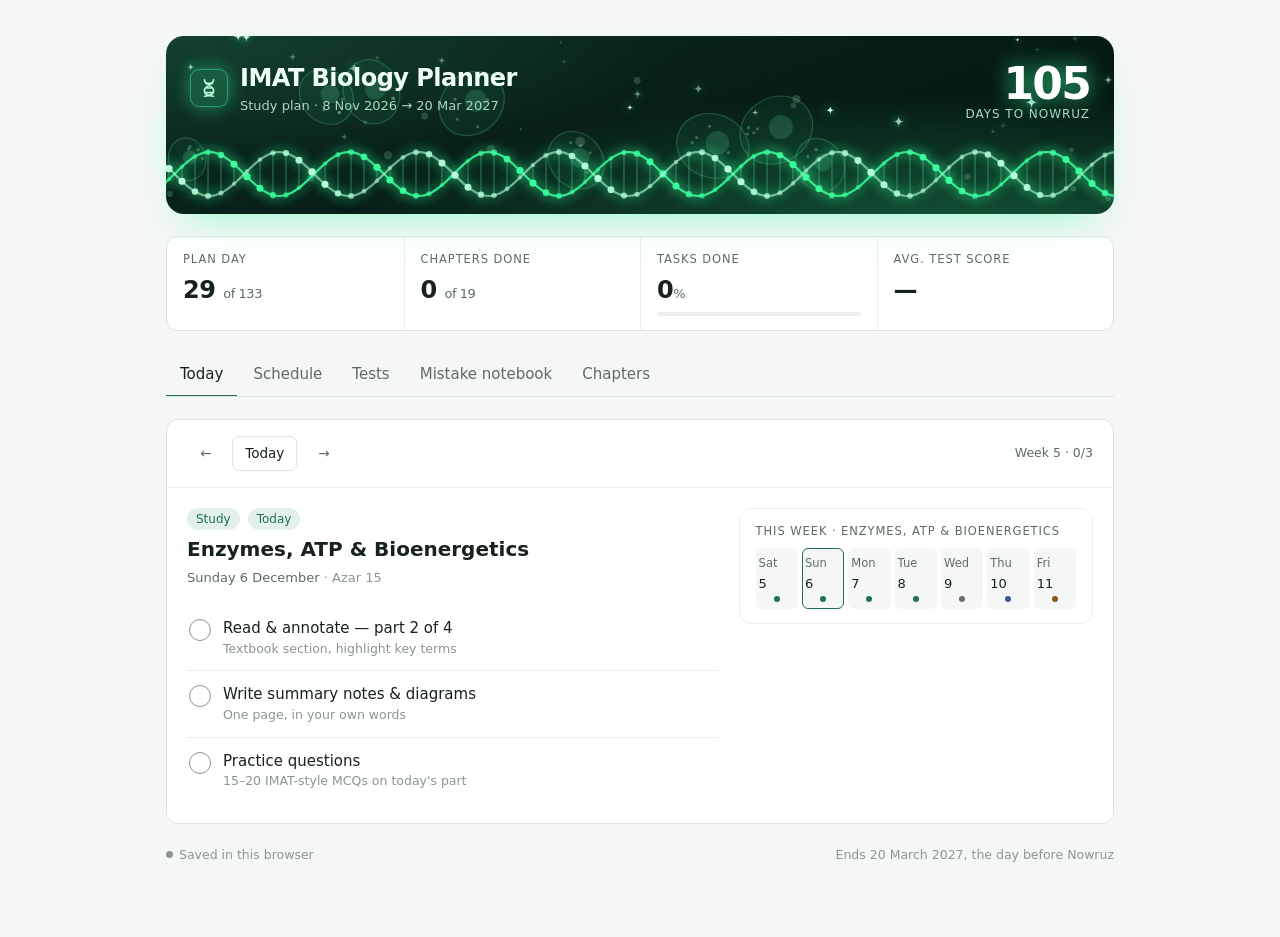
==== android/app/src/bio/assets/index.html @ 6222d2c1 "Add IMAT chemistry planner (two chapters a week) as a second Android app Co-Authored-By: Claude Opus" ====
<!doctype html>
<html lang="en"><head><meta charset="utf-8"><meta name="viewport" content="width=device-width,initial-scale=1,viewport-fit=cover"></head><body>
<title>IMAT Biology Planner</title>
<meta name="claude:viewport-fit-sides" content="cover">
<link rel="stylesheet" href="fonts/fonts.css">
<style>
/* Layout: a glowing biology hero band, a ledger of key figures, a tab strip, then a single calm work surface. */
:root{
  --bg:#f5f7f6; --surface:#ffffff; --line:#dde3e0; --line-soft:#ebefed;
  --fg:#17211d; --muted:#5d6b65; --faint:#8a9690;
  --accent:#1f6f5c; --accent-soft:#e3f0eb; --accent-fg:#ffffff;
  --test:#3a5a99; --test-soft:#e6ecf7;
  --review:#8a5a14; --review-soft:#f6eddc;
  --rest:#6b6f75; --rest-soft:#eef0f1;
  --bad:#b23b3b; --bad-soft:#f8e6e6;
  /* iPhone look: San Francisco on Apple devices, Inter (its closest match) everywhere else */
  --sans:-apple-system,BlinkMacSystemFont,"SF Pro Text","SF Pro Display","Inter","Helvetica Neue",system-ui,sans-serif;
  --mono:var(--sans);
  --r:12px;
  --hero-1:#0b2a21; --hero-2:#04120d; --glow:#3dffa0; --glow-soft:#b9ffd9;
}
@media (prefers-color-scheme:dark){:root:not([data-theme="light"]){
  --bg:#0f1513; --surface:#161e1b; --line:#26312d; --line-soft:#1e2824;
  --fg:#e4ebe8; --muted:#9aa8a2; --faint:#6f7d77;
  --accent:#5fbf9f; --accent-soft:#183129; --accent-fg:#0d1a15;
  --test:#8fa9e0; --test-soft:#1b2438; --review:#d9a957; --review-soft:#2e2414;
  --rest:#9aa0a6; --rest-soft:#1f2427; --bad:#e58a8a; --bad-soft:#341c1c; color-scheme:dark}}
:root[data-theme="dark"]{
  --bg:#0f1513; --surface:#161e1b; --line:#26312d; --line-soft:#1e2824;
  --fg:#e4ebe8; --muted:#9aa8a2; --faint:#6f7d77;
  --accent:#5fbf9f; --accent-soft:#183129; --accent-fg:#0d1a15;
  --test:#8fa9e0; --test-soft:#1b2438; --review:#d9a957; --review-soft:#2e2414;
  --rest:#9aa0a6; --rest-soft:#1f2427; --bad:#e58a8a; --bad-soft:#341c1c; color-scheme:dark}

*{box-sizing:border-box}
body{background:var(--bg);color:var(--fg);font-family:var(--sans);font-size:15px;line-height:1.5;-webkit-font-smoothing:antialiased;font-feature-settings:"cv11","ss03"}
.wrap{max-width:980px;margin:0 auto;padding-block:28px 64px;padding-left:max(16px,env(safe-area-inset-left,0px));padding-right:max(16px,env(safe-area-inset-right,0px));display:flex;flex-direction:column;gap:22px}
h1,h2,h3{margin:0;text-wrap:balance;font-weight:600}
h1{font-size:24px;letter-spacing:-.022em;font-weight:700}
h2{font-size:17px;letter-spacing:-.012em}
h3{font-size:15px}
.num{font-family:var(--mono);font-variant-numeric:tabular-nums}
.eyebrow{font-size:11.5px;letter-spacing:.08em;text-transform:uppercase;color:var(--muted);font-weight:500}
.muted{color:var(--muted)}
button,input,select,textarea{font:inherit;color:inherit}
:focus-visible{outline:2px solid var(--accent);outline-offset:2px}

/* Header */
.top{display:flex;justify-content:space-between;align-items:flex-start;gap:16px;flex-wrap:wrap}
.brand{display:flex;gap:12px;align-items:center}
.mark{width:38px;height:38px;border-radius:9px;background:var(--accent);display:grid;place-items:center;flex:none}
.mark svg{width:22px;height:22px}
.sub{font-size:13px;color:var(--muted)}

.ledger{display:grid;grid-template-columns:repeat(4,minmax(0,1fr));background:var(--surface);border:1px solid var(--line);border-radius:var(--r)}
.ledger > div{padding:14px 16px;display:flex;flex-direction:column;gap:4px;min-width:0}
.ledger > div + div{border-inline-start:1px solid var(--line-soft)}
.ledger .v{font-family:var(--mono);font-size:24px;font-weight:600;letter-spacing:-.02em;font-variant-numeric:tabular-nums}
.ledger .v small{font-size:13px;color:var(--muted);font-weight:400}
.bar{height:4px;background:var(--line-soft);border-radius:2px;overflow:hidden}
.bar i{display:block;height:100%;background:var(--accent);border-radius:2px}

/* Tabs */
.tabs{display:flex;gap:2px;border-bottom:1px solid var(--line);overflow-x:auto;scrollbar-width:none}
.tabs button{border:0;background:none;padding:10px 14px;cursor:pointer;color:var(--muted);font-weight:500;border-bottom:2px solid transparent;margin-bottom:-1px;white-space:nowrap}
.tabs button[aria-selected="true"]{color:var(--fg);border-bottom-color:var(--accent)}
.tabs button:hover{color:var(--fg)}

.panel{background:var(--surface);border:1px solid var(--line);border-radius:var(--r)}
.panel-h{padding:16px 20px;border-bottom:1px solid var(--line-soft);display:flex;justify-content:space-between;align-items:center;gap:12px;flex-wrap:wrap}
.panel-b{padding:20px}

/* Chips */
.chip{display:inline-flex;align-items:center;gap:6px;font-size:12px;font-weight:500;padding:2px 9px;border-radius:999px;white-space:nowrap}
.chip.study{background:var(--accent-soft);color:var(--accent)}
.chip.test{background:var(--test-soft);color:var(--test)}
.chip.review{background:var(--review-soft);color:var(--review)}
.chip.rest{background:var(--rest-soft);color:var(--rest)}
.chip.final{background:var(--accent);color:var(--accent-fg)}
.chip.bad{background:var(--bad-soft);color:var(--bad)}
.chip.ok{background:var(--accent-soft);color:var(--accent)}

/* Today */
.today{display:grid;grid-template-columns:minmax(0,1.5fr) minmax(0,1fr);gap:20px}
.dayhead{display:flex;flex-direction:column;gap:6px}
.dayhead .date{font-size:13px;color:var(--muted)}
.chapter-title{font-size:20px;font-weight:600;line-height:1.3}
.tasks{list-style:none;margin:0;padding:0;display:flex;flex-direction:column}
.tasks li{border-top:1px solid var(--line-soft)}
.tasks li:first-child{border-top:0}
.task{display:flex;gap:12px;align-items:flex-start;padding:12px 2px;cursor:pointer}
.task input{appearance:none;width:22px;height:22px;border:1.5px solid var(--faint);border-radius:50%;transition:box-shadow .2s,background .2s;margin:2px 0 0;flex:none;display:grid;place-items:center;cursor:pointer;background:var(--surface)}
.task input:checked{background:var(--accent);border-color:var(--accent);box-shadow:0 0 0 4px var(--accent-soft),0 0 14px color-mix(in srgb,var(--accent) 55%,transparent)}
.task input:checked::after{content:"";width:10px;height:5px;border:2px solid var(--accent-fg);border-top:0;border-right:0;transform:rotate(-45deg) translate(1px,-1px)}
.task input:checked + span{color:var(--muted);text-decoration:line-through;text-decoration-color:var(--faint)}
.task small{display:block;color:var(--faint);font-size:12.5px;text-decoration:none}
.side{display:flex;flex-direction:column;gap:14px}
.box{border:1px solid var(--line-soft);border-radius:var(--r);padding:14px 16px;display:flex;flex-direction:column;gap:8px}
.weekstrip{display:grid;grid-template-columns:repeat(7,minmax(0,1fr));gap:4px}
.ws{border-radius:6px;padding:6px 2px;text-align:center;font-size:11.5px;display:flex;flex-direction:column;gap:2px;border:1px solid transparent;background:var(--bg);color:var(--muted);cursor:pointer}
.ws b{font-family:var(--mono);font-weight:500;font-size:13px;color:var(--fg)}
.ws.cur{border-color:var(--accent)}
.ws.done{background:var(--accent-soft)}
.ws.done b{color:var(--accent)}
.ws.out{opacity:.35;cursor:default}
.ws .dot{width:6px;height:6px;border-radius:50%;margin:0 auto}
.dot.study{background:var(--accent)} .dot.test{background:var(--test)} .dot.review{background:var(--review)} .dot.rest{background:var(--rest)} .dot.final{background:var(--accent)}
.nav{display:flex;gap:8px;align-items:center}
.btn{border:1px solid var(--line);background:var(--surface);border-radius:7px;padding:6px 12px;cursor:pointer;font-size:13.5px;display:inline-flex;align-items:center;gap:6px}
.btn:hover{border-color:var(--faint)}
.btn.primary{background:var(--accent);border-color:var(--accent);color:var(--accent-fg);font-weight:500}
.btn.ghost{border-color:transparent;background:none;color:var(--muted)}
.btn:disabled{opacity:.4;cursor:default}
.field{display:flex;flex-direction:column;gap:5px;font-size:13px;color:var(--muted)}
.field input,.field select,.field textarea{border:1px solid var(--line);border-radius:7px;padding:8px 10px;background:var(--surface);font-size:14.5px;width:100%;min-width:0}
.field textarea{resize:vertical;min-height:64px}
.score-row{display:flex;gap:8px;align-items:center}
.score-row input{width:90px;border:1px solid var(--line);border-radius:7px;padding:7px 10px;background:var(--surface);font-family:var(--mono)}

/* Schedule */
.weeks{display:flex;flex-direction:column}
.week{border-top:1px solid var(--line-soft)}
.week:first-child{border-top:0}
.week > summary{list-style:none;display:grid;grid-template-columns:56px minmax(0,1fr) auto;gap:14px;align-items:center;padding:14px 20px;cursor:pointer}
.week > summary::-webkit-details-marker{display:none}
.week > summary:hover{background:var(--bg)}
.wk-no{font-family:var(--mono);font-size:12.5px;color:var(--muted)}
.wk-title{min-width:0}
.wk-title b{font-weight:500;display:block;overflow:hidden;text-overflow:ellipsis;white-space:nowrap}
.wk-title span{font-size:12.5px;color:var(--faint)}
.wk-prog{display:flex;align-items:center;gap:10px;font-size:12.5px;color:var(--muted)}
.wk-prog .bar{width:70px}
.week.now > summary{background:var(--accent-soft)}
.days{padding:0 20px 14px 90px;display:flex;flex-direction:column}
.drow{display:grid;grid-template-columns:110px 92px minmax(0,1fr) auto;gap:12px;align-items:center;padding:8px 0;border-top:1px dashed var(--line-soft);font-size:13.5px;cursor:pointer}
.drow:hover .dtask{color:var(--fg)}
.drow .ddate{color:var(--muted);font-size:12.5px}
.drow .dtask{color:var(--muted);min-width:0}
.drow.today-row .ddate{color:var(--accent);font-weight:600}

/* Tests */
table{width:100%;border-collapse:collapse;font-size:14px}
th{font-weight:500;color:var(--muted);font-size:12px;text-align:start;padding:10px 12px;border-bottom:1px solid var(--line)}
th{text-transform:uppercase;letter-spacing:.06em}
td{padding:11px 12px;border-bottom:1px solid var(--line-soft);vertical-align:middle}
tr:last-child td{border-bottom:0}
.tablewrap{overflow-x:auto}
.sbar{display:flex;align-items:center;gap:8px;min-width:140px}
.sbar .bar{flex:1;height:6px}
.chart{width:100%;height:auto;display:block}
.chart text{fill:var(--muted);font-family:var(--mono);font-size:10px}

/* Mistakes */
.mform{display:grid;grid-template-columns:minmax(0,1fr) minmax(0,2fr);gap:12px}
.mform .wide{grid-column:1/-1}
.mlist{display:flex;flex-direction:column}
.mitem{display:grid;grid-template-columns:minmax(0,1fr) auto;gap:6px 14px;padding:14px 20px;border-top:1px solid var(--line-soft)}
.mitem:first-child{border-top:0}
.mitem p{margin:0}
.mitem .fix{color:var(--muted);font-size:14px}
.mitem .fix b{color:var(--accent);font-weight:500}
.mitem .meta{font-size:12px;color:var(--faint);display:flex;gap:8px;flex-wrap:wrap;align-items:center}
.mitem.resolved p:first-child{color:var(--muted)}
.mact{display:flex;gap:4px;align-items:flex-start}
.filters{display:flex;gap:8px;flex-wrap:wrap;align-items:center}
.filters select{border:1px solid var(--line);border-radius:7px;padding:6px 10px;background:var(--surface);font-size:13.5px}
.empty{padding:36px 20px;text-align:center;color:var(--muted);display:flex;flex-direction:column;gap:6px;align-items:center}

/* Chapters */
.clist{display:flex;flex-direction:column}
.crow{display:grid;grid-template-columns:40px minmax(0,1fr) 120px auto;gap:12px;align-items:center;padding:10px 20px;border-top:1px solid var(--line-soft)}
.crow:first-child{border-top:0}
.crow input{border:1px solid transparent;background:none;border-radius:6px;padding:6px 8px;font-size:14.5px;width:100%;min-width:0}
.crow input:hover{border-color:var(--line)}
.crow input:focus{border-color:var(--accent);background:var(--surface)}
.crow .cw{font-size:12.5px;color:var(--muted)}

.foot{display:flex;justify-content:space-between;gap:12px;flex-wrap:wrap;font-size:12.5px;color:var(--faint)}
.sync::before{content:"";display:inline-block;width:7px;height:7px;border-radius:50%;background:var(--faint);margin-inline-end:6px;vertical-align:1px}
.sync.on::before{background:var(--accent)}
.toast{position:fixed;inset-inline-start:50%;bottom:calc(20px + env(safe-area-inset-bottom,0px));transform:translateX(-50%);background:var(--fg);color:var(--bg);padding:8px 14px;border-radius:7px;font-size:13.5px;opacity:0;transition:opacity .2s;pointer-events:none}
.toast.show{opacity:1}

/* Hero: a glowing microscope-slide band with a DNA helix, drifting cells and sparkles (same look in both themes) */
.hero{position:relative;overflow:hidden;border-radius:18px;color:#effff6;
  background:radial-gradient(120% 140% at 85% 110%,color-mix(in srgb,var(--glow) 28%,transparent) 0,transparent 55%),
             radial-gradient(90% 120% at 0% 0%,#13402f 0,transparent 60%),linear-gradient(160deg,var(--hero-1),var(--hero-2));
  box-shadow:0 18px 40px -22px color-mix(in srgb,var(--glow) 70%,transparent)}
.hero canvas{position:absolute;inset:0;width:100%;height:100%;display:block}
.hero-in{position:relative;display:flex;justify-content:space-between;align-items:flex-start;gap:16px;flex-wrap:wrap;padding:24px 24px 92px}
.hero .sub{color:#a9d9c3}
.hero .mark{background:color-mix(in srgb,var(--glow) 18%,transparent);border:1px solid color-mix(in srgb,var(--glow) 45%,transparent);box-shadow:0 0 18px color-mix(in srgb,var(--glow) 45%,transparent)}
.hero .mark svg{stroke:var(--glow-soft)}
.hero-count{display:flex;flex-direction:column;align-items:flex-end;line-height:1.1}
.hero-count b{font-size:44px;font-weight:700;letter-spacing:-.04em;font-variant-numeric:tabular-nums;color:#fff;text-shadow:0 0 22px color-mix(in srgb,var(--glow) 80%,transparent)}
.hero-count span{font-size:12px;letter-spacing:.08em;text-transform:uppercase;color:#a9d9c3}
.spark{position:fixed;width:10px;height:10px;pointer-events:none;z-index:50;background:var(--glow);
  clip-path:polygon(50% 0,61% 39%,100% 50%,61% 61%,50% 100%,39% 61%,0 50%,39% 39%);filter:drop-shadow(0 0 4px var(--glow));
  animation:spark .8s cubic-bezier(.2,.7,.3,1) forwards}
@keyframes spark{0%{transform:translate(-50%,-50%) scale(.4)}60%{opacity:1}100%{transform:translate(calc(-50% + var(--dx)),calc(-50% + var(--dy))) scale(0) rotate(160deg);opacity:0}}

@media (max-width:760px){
  .hero-in{padding:20px 18px 84px}
  .hero-count{align-items:flex-start}
  .hero-count b{font-size:36px}
  .ledger{grid-template-columns:repeat(2,minmax(0,1fr))}
  .ledger > div:nth-child(3){border-inline-start:0}
  .ledger > div:nth-child(n+3){border-top:1px solid var(--line-soft)}
  .today{grid-template-columns:minmax(0,1fr)}
  .days{padding:0 16px 12px}
  .drow{grid-template-columns:78px minmax(0,1fr) auto;gap:8px}
  .drow .dtype{display:none}
  .week > summary{grid-template-columns:40px minmax(0,1fr) auto;padding:12px 16px;gap:10px}
  .wk-prog .bar{display:none}
  .mform{grid-template-columns:minmax(0,1fr)}
  .crow{grid-template-columns:30px minmax(0,1fr) auto;padding:10px 12px}
  .crow .cw{display:none}
  .panel-h,.panel-b{padding-left:16px;padding-right:16px}
  .mitem{padding:14px 16px}
}
@media (prefers-reduced-motion:reduce){*{transition:none!important}.spark{display:none}}
</style>

<div class="wrap" id="app">
  <header class="hero">
    <canvas id="bio" aria-hidden="true"></canvas>
    <div class="hero-in">
      <div class="brand">
        <div class="mark" aria-hidden="true">
          <svg viewBox="0 0 24 24" fill="none" stroke-width="1.8" stroke-linecap="round"><path d="M7 3c0 6 10 6 10 12s-10 6-10 6M17 3c0 6-10 6-10 12s10 6 10 6"/><path d="M8.5 7h7M8.5 17h7M10 12h4"/></svg>
        </div>
        <div>
          <h1 id="t-title">IMAT Biology Planner</h1>
          <div class="sub" id="t-sub"></div>
        </div>
      </div>
      <div class="hero-count"><b id="hero-left">0</b><span>days to Nowruz</span></div>
    </div>
  </header>

  <section class="ledger" id="ledger"></section>

  <nav class="tabs" role="tablist" id="tabs"></nav>

  <main id="view"></main>

  <footer class="foot">
    <span class="sync" id="sync"></span>
    <span id="t-range"></span>
  </footer>
</div>
<div class="toast" id="toast" role="status" aria-live="polite"></div>

<script>
(function(){
"use strict";

/* ---------- Calendar ---------- */
const START = new Date(2026,10,8);   // first study day (tomorrow)
const END   = new Date(2027,2,20);   // 29 Esfand 1405 — the day before Nowruz
const NOWRUZ= new Date(2027,2,21);   // 1 Farvardin 1406
const WEEK0 = new Date(2026,10,7);   // Saturday that opens week 1
const DAY = 86400000;
const keyOf = d => d.getFullYear()+"-"+String(d.getMonth()+1).padStart(2,"0")+"-"+String(d.getDate()).padStart(2,"0");
const fromKey = k => { const [y,m,d]=k.split("-").map(Number); return new Date(y,m-1,d); };
const diff = (a,b) => Math.round((b-a)/DAY);
const addDays = (d,n) => new Date(d.getFullYear(),d.getMonth(),d.getDate()+n);
const today0 = () => { const n=new Date(); return new Date(n.getFullYear(),n.getMonth(),n.getDate()); };
const TYPE_BY_DOW = {6:"study",0:"study",1:"study",2:"study",3:"rest",4:"test",5:"review"};

const DEFAULT_CHAPTERS = [
  "Chemistry of Living Things: water & biomolecules",
  "The Cell: structure, organelles, prokaryotes vs eukaryotes",
  "Cell Membranes & Transport",
  "Cell Cycle, Mitosis & Meiosis",
  "Enzymes, ATP & Bioenergetics",
  "Cellular Respiration & Photosynthesis",
  "DNA, Replication & Protein Synthesis",
  "Gene Regulation, Viruses & Bacteria",
  "Mendelian Genetics & Patterns of Inheritance",
  "Mutations, Genetic Disorders & Biotechnology",
  "Evolution & Classification of Living Things",
  "Tissues, Skin & the Musculoskeletal System",
  "Circulatory System & Blood",
  "Immune System",
  "Respiratory System",
  "Digestive System & Nutrition",
  "Excretory System & Homeostasis",
  "Nervous System, Senses & Endocrine System",
  "Reproduction & Development"
];

/* ---------- Text ---------- */
const T = {
  en:{
    sub:"Study plan · 8 Nov 2026 → 20 Mar 2027",
    range:"Ends 20 March 2027, the day before Nowruz",
    tabs:{today:"Today",schedule:"Schedule",tests:"Tests",mistakes:"Mistake notebook",chapters:"Chapters"},
    l_day:"Plan day", l_left:"Chapters done", l_prog:"Tasks done", l_avg:"Avg. test score",
    of:"of", wk:"Week", chapter:"Chapter", chapters:"Chapters",
    types:{study:"Study",test:"Test",review:"Review",rest:"Rest",final:"Final review"},
    dows:["Sun","Mon","Tue","Wed","Thu","Fri","Sat"],
    startsIn:n=>`The plan starts ${n===1?"tomorrow":"in "+n+" days"}. Here is your first day.`,
    ended:"The plan has finished. Happy Nowruz.",
    thisWeek:"This week", prev:"Previous day", next:"Next day", goToday:"Today",
    study:(s,n)=>[["read",`Read & annotate — part ${s} of ${n}`,"Textbook section, highlight key terms"],["notes","Write summary notes & diagrams","One page, in your own words"],["q","Practice questions","15–20 IMAT-style MCQs on today's part"]],
    test:(n)=>[["test",`Timed test — ${n}`,"Mixed questions from every chapter so far"],["check","Mark answers and find every error","Note why each wrong answer was wrong"]],
    review:(c)=>[["recall",`Active recall: ${c}`,"Blank page: write all you remember, then check"],["mist","Write this week's mistakes in the notebook","From Thursday's test and practice sets"],["weak","Re-study the weak spots","Re-read only the parts you got wrong"]],
    rest:()=>[["rest","Rest, or catch up on unfinished tasks","Optional. Not counted in progress"]],
    final:()=>[["final","Full-course review: chapters 1–19","Skim summary notes of every chapter"],["mist","Read the whole mistake notebook","Focus on unresolved entries"]],
    chRange:n=> n===1?"chapter 1":`chapters 1–${n}`,
    score:"Score", scoreHint:"Your score in %", saveScore:"Save",
    weekOf:"Week of", openNotebook:"Open notebook",
    tTitle:"Thursday tests", tSub:"Cumulative test of every chapter studied so far",
    colDate:"Date", colCovers:"Covers", colScore:"Score", noScore:"Not taken",
    chartTitle:"Score trend",
    mTitle:"Mistake notebook", mSub:"Write each mistake once. Mark it resolved when you can answer it cold.",
    mWhat:"Mistake or question", mFix:"Correct answer / why", mCh:"Chapter", add:"Add to notebook",
    all:"All chapters", open:"Open", resolved:"Resolved", allStatus:"All",
    resolve:"Mark resolved", reopen:"Reopen", del:"Delete", confirmDel:"Confirm delete",
    mEmpty:"No mistakes logged yet", mEmptySub:"Add the first one after Thursday's test or any practice set.",
    cTitle:"Chapters", cSub:"One chapter per week. Rename any chapter to match your textbook.", reset:"Restore default names",
    cDone:"Done", cNow:"This week", cNext:"Upcoming",
    syncOn:"Saved to your account", syncOff:"Saved in this browser", saved:"Saved",
    restDay:"Rest day", note:"Wednesdays are free for rest or catching up."
  }
};

/* ---------- State ---------- */
let S = { lang:"en", done:{}, scores:{}, mistakes:[], chapters:DEFAULT_CHAPTERS.slice() };
let tab = "today", cursor = null, mFilter = {ch:"all",st:"all"}, pendingDel = null;
const L = () => T.en;
const N = n => String(n);
const esc = s => String(s).replace(/[&<>"']/g,c=>({"&":"&amp;","<":"&lt;",">":"&gt;",'"':"&quot;","'":"&#39;"}[c]));

/* ---------- Plan model ---------- */
const DAYS = [];
for(let d=new Date(START); d<=END; d=addDays(d,1)){
  const k=keyOf(d), wk=Math.floor(diff(WEEK0,d)/7);
  DAYS.push({key:k, date:new Date(d), wk, type: k===keyOf(END) ? "final" : TYPE_BY_DOW[d.getDay()]});
}
const WEEKS = [];
DAYS.forEach(d=>{ (WEEKS[d.wk] ||= []).push(d); });
WEEKS.forEach(w=>{ const st=w.filter(d=>d.type==="study"); st.forEach((d,i)=>{d.part=i+1; d.parts=st.length;}); });
const CHAPTER_WEEKS = WEEKS.length - 1; // last week holds only the final day
function chName(i){ return S.chapters[i] || DEFAULT_CHAPTERS[i] || ("Chapter "+(i+1)); }
function tasksFor(d){
  const t=L();
  if(d.type==="study") return t.study(N(d.part),N(d.parts));
  if(d.type==="test")  return t.test(t.chRange(d.wk+1));
  if(d.type==="review")return t.review(t.chapter+" "+N(d.wk+1));
  if(d.type==="final") return t.final();
  return t.rest();
}
function headline(d){
  if(d.type==="final") return L().types.final;
  if(d.type==="test") return L().types.test+": "+L().chRange(d.wk+1);
  if(d.type==="rest") return L().restDay;
  return chName(d.wk);
}
const isDone = (d,id) => !!(S.done[d.key] && S.done[d.key][id]);
function dayStatus(d){
  const ts=tasksFor(d), n=ts.filter(x=>isDone(d,x[0])).length;
  return {n, total:ts.length, full: n===ts.length};
}
function counted(){ return DAYS.filter(d=>d.type!=="rest"); }
function progress(){
  let n=0,t=0; counted().forEach(d=>{const s=dayStatus(d); n+=s.n; t+=s.total;}); return {n,t};
}
function avgScore(){
  const v=Object.values(S.scores).filter(x=>x!==""&&x!=null).map(Number); if(!v.length) return null;
  return Math.round(v.reduce((a,b)=>a+b,0)/v.length);
}

/* ---------- Dates ---------- */
function fmtDate(d, opts){
  const o = opts || {weekday:"long",day:"numeric",month:"long"};
  const g = new Intl.DateTimeFormat("en-GB", o).format(d);
  const j = new Intl.DateTimeFormat("en-u-ca-persian", {day:"numeric",month:"short"}).format(d);
  return {main:g, alt:j};
}
const shortDate = d => new Intl.DateTimeFormat("en-GB",{day:"numeric",month:"short"}).format(d);

/* ---------- Storage: account (db) with browser fallback ---------- */
let db=null, uid=null, ref=null, synced=false, writing=false, dirty=false, timer=null;
function lsGet(){ try{ return JSON.parse(localStorage.getItem("imat-bio-planner")||"null"); }catch(e){ return null; } }
function lsSet(){ try{ localStorage.setItem("imat-bio-planner", JSON.stringify(S)); }catch(e){} }
function merge(x){ if(x&&typeof x==="object"){ S = Object.assign({}, S, x); if(!Array.isArray(S.chapters)||!S.chapters.length) S.chapters=DEFAULT_CHAPTERS.slice(); } }
function save(){
  lsSet();
  if(!ref) return;
  dirty=true; clearTimeout(timer); timer=setTimeout(flush, 600);
}
async function flush(){
  if(writing||!dirty||!ref) return;
  writing=true; dirty=false;
  try{ await ref.set(JSON.parse(JSON.stringify(S))); }
  catch(e){ if(e&&e.code==="unavailable"){ dirty=true; setTimeout(flush, 1500+Math.random()*1000); } }
  writing=false; if(dirty) flush();
}
async function connect(){
  try{
    if(!window.claude || !window.claude.use) return;
    const [d,u] = await Promise.all([window.claude.use("db"), window.claude.use("user")]);
    if(!d||!u) return;
    const id = await u.id(); if(!id) return;
    db=d; uid=id; ref=db.doc("data/users/"+uid+"/planner");
    const snap = await Promise.race([ref.get(), new Promise((_,r)=>setTimeout(()=>r(new Error("timeout")),10000))]);
    if(snap.exists){ merge(snap.data()); lsSet(); }
    else { await ref.set(JSON.parse(JSON.stringify(S))); }
    synced=true; render();
  }catch(e){ /* stay on browser storage */ }
}

/* ---------- Render ---------- */
const $ = id => document.getElementById(id);
function toast(msg){ const t=$("toast"); t.textContent=msg; t.classList.add("show"); clearTimeout(toast._t); toast._t=setTimeout(()=>t.classList.remove("show"),1400); }

function renderChrome(){
  const t=L(), html=document.documentElement;
  html.lang="en"; html.dir="ltr";
  $("t-sub").textContent=t.sub; $("t-range").textContent=t.range;
  $("sync").textContent = synced ? t.syncOn : t.syncOff; $("sync").classList.toggle("on",synced);

  const td=today0(), dayNo=Math.min(Math.max(diff(START,td)+1,0),DAYS.length);
  const left=Math.max(diff(td,NOWRUZ),0), chDone=WEEKS.slice(0,CHAPTER_WEEKS).filter(w=>w.filter(d=>d.type==="study").every(d=>dayStatus(d).full)).length, p=progress(), pct=p.t?Math.round(p.n/p.t*100):0, avg=avgScore();
  $("hero-left").textContent=left;
  $("ledger").innerHTML = `
    <div><span class="eyebrow">${t.l_day}</span><span class="v">${N(dayNo)} <small>${t.of} ${N(DAYS.length)}</small></span></div>
    <div><span class="eyebrow">${t.l_left}</span><span class="v">${N(chDone)} <small>${t.of} ${N(CHAPTER_WEEKS)}</small></span></div>
    <div><span class="eyebrow">${t.l_prog}</span><span class="v">${N(pct)}<small>%</small></span><div class="bar"><i style="width:${pct}%"></i></div></div>
    <div><span class="eyebrow">${t.l_avg}</span><span class="v">${avg==null?"—":N(avg)+"<small>%</small>"}</span></div>`;

  $("tabs").innerHTML = Object.entries(t.tabs).map(([k,v])=>`<button role="tab" type="button" data-tab="${k}" aria-selected="${k===tab}">${v}</button>`).join("");
}

function defaultCursor(){
  const k=keyOf(today0());
  if(k<DAYS[0].key) return DAYS[0].key;
  if(k>DAYS[DAYS.length-1].key) return DAYS[DAYS.length-1].key;
  return k;
}

function viewToday(){
  const t=L(); if(!cursor) cursor=defaultCursor();
  const i=DAYS.findIndex(d=>d.key===cursor), d=DAYS[i], td=keyOf(today0());
  const dt=fmtDate(d.date), st=dayStatus(d), ts=tasksFor(d);
  let notice="";
  if(td<DAYS[0].key && cursor===DAYS[0].key) notice=`<div class="box" style="background:var(--accent-soft);border-color:transparent;color:var(--accent)">${t.startsIn(diff(today0(),START))}</div>`;
  if(td>DAYS[DAYS.length-1].key) notice=`<div class="box">${t.ended}</div>`;

  const scoreBox = d.type==="test" ? `<div class="box"><span class="eyebrow">${t.score}</span>
      <div class="score-row"><input id="score-in" type="number" min="0" max="100" inputmode="numeric" placeholder="%" aria-label="${t.scoreHint}" value="${S.scores[d.key]??""}"><button class="btn primary" type="button" data-act="score">${t.saveScore}</button></div>
      <span class="muted" style="font-size:12.5px">${t.scoreHint}</span></div>` : "";
  const nbBox = (d.type==="review"||d.type==="final"||d.type==="test") ? `<div class="box"><span class="eyebrow">${t.tabs.mistakes}</span>
      <span class="num" style="font-size:20px">${N(S.mistakes.filter(m=>!m.resolved).length)} <small class="muted" style="font-size:13px">${t.open}</small></span>
      <button class="btn" type="button" data-tab="mistakes">${t.openNotebook}</button></div>` : "";

  const strip = [];
  for(let k=0;k<7;k++){
    const date=addDays(WEEK0, d.wk*7+k), key=keyOf(date), dd=DAYS.find(x=>x.key===key);
    const dow=t.dows[date.getDay()], dnum=date.getDate();
    if(!dd){ strip.push(`<div class="ws out"><span>${dow}</span><b>${dnum}</b><span class="dot"></span></div>`); continue; }
    const s=dayStatus(dd);
    strip.push(`<button type="button" class="ws${dd.key===cursor?" cur":""}${s.full&&dd.type!=="rest"?" done":""}" data-day="${dd.key}" title="${t.types[dd.type]}"><span>${dow}</span><b>${dnum}</b><span class="dot ${dd.type}"></span></button>`);
  }

  return `${notice}
  <div class="panel">
    <div class="panel-h">
      <div class="nav">
        <button class="btn ghost" type="button" data-act="prev" ${i===0?"disabled":""} aria-label="${t.prev}">←</button>
        <button class="btn" type="button" data-act="today">${t.goToday}</button>
        <button class="btn ghost" type="button" data-act="next" ${i===DAYS.length-1?"disabled":""} aria-label="${t.next}">→</button>
      </div>
      <span class="muted num" style="font-size:12.5px">${t.wk} ${N(d.wk+1)} · ${N(st.n)}/${N(st.total)}</span>
    </div>
    <div class="panel-b today">
      <div style="display:flex;flex-direction:column;gap:18px;min-width:0">
        <div class="dayhead">
          <div style="display:flex;gap:8px;align-items:center;flex-wrap:wrap"><span class="chip ${d.type}">${t.types[d.type]}</span>${d.key===td?`<span class="chip ok">${t.goToday}</span>`:""}</div>
          <div class="chapter-title" dir="auto">${esc(headline(d))}</div>
          <div class="date">${dt.main} <span style="color:var(--faint)">· ${dt.alt}</span></div>
        </div>
        <ul class="tasks">${ts.map(([id,label,hint])=>`<li><label class="task"><input type="checkbox" id="tk-${d.key}-${id}" data-task="${id}" ${isDone(d,id)?"checked":""}><span>${esc(label)}<small>${esc(hint)}</small></span></label></li>`).join("")}</ul>
        ${d.type==="rest"?`<p class="muted" style="margin:0;font-size:13.5px">${t.note}</p>`:""}
      </div>
      <aside class="side">
        <div class="box"><span class="eyebrow">${t.thisWeek} · ${esc(chName(Math.min(d.wk,CHAPTER_WEEKS-1)))}</span><div class="weekstrip">${strip.join("")}</div></div>
        ${scoreBox}${nbBox}
      </aside>
    </div>
  </div>`;
}

function viewSchedule(){
  const t=L(), td=keyOf(today0());
  return `<div class="panel"><div class="panel-h"><div><h2>${t.tabs.schedule}</h2><div class="muted" style="font-size:13px">${t.note}</div></div>
    <div style="display:flex;gap:6px;flex-wrap:wrap">${["study","test","review","rest"].map(x=>`<span class="chip ${x}">${t.types[x]}</span>`).join("")}</div></div>
  <div class="weeks">${WEEKS.map((w,wi)=>{
    let n=0,tot=0; w.filter(d=>d.type!=="rest").forEach(d=>{const s=dayStatus(d); n+=s.n; tot+=s.total;});
    const pct=tot?Math.round(n/tot*100):0, now=w.some(d=>d.key===td) || (td<DAYS[0].key&&wi===0);
    const title = wi<CHAPTER_WEEKS ? chName(wi) : t.types.final;
    return `<details class="week${now?" now":""}" ${now?"open":""}><summary>
      <span class="wk-no">${t.wk} ${N(wi+1)}</span>
      <span class="wk-title"><b dir="auto">${esc(title)}</b><span>${shortDate(w[0].date)} – ${shortDate(w[w.length-1].date)}</span></span>
      <span class="wk-prog"><span class="bar"><i style="width:${pct}%"></i></span><span class="num">${N(pct)}%</span></span>
    </summary><div class="days">${w.map(d=>{
      const s=dayStatus(d), ts=tasksFor(d);
      const stat = d.type==="rest" ? "" : s.full ? `<span class="chip ok">✓</span>` : (d.key<td && s.n<s.total) ? `<span class="chip bad">${N(s.n)}/${N(s.total)}</span>` : `<span class="muted num" style="font-size:12px">${N(s.n)}/${N(s.total)}</span>`;
      return `<div class="drow${d.key===td?" today-row":""}" data-day="${d.key}" role="button" tabindex="0">
        <span class="ddate">${fmtDate(d.date,{weekday:"short",day:"numeric",month:"short"}).main}</span>
        <span class="dtype"><span class="chip ${d.type}">${t.types[d.type]}</span></span>
        <span class="dtask">${esc(ts[0][1])}</span>${stat}</div>`;
    }).join("")}</div></details>`;
  }).join("")}</div></div>`;
}

function viewTests(){
  const t=L(), tests=DAYS.filter(d=>d.type==="test"), td=keyOf(today0());
  const pts=tests.map((d,i)=>({i,v:S.scores[d.key]})).filter(p=>p.v!==""&&p.v!=null);
  const W=600,H=150,pl=30,pr=10,pt=10,pb=22, x=i=>pl+(W-pl-pr)*(tests.length>1?i/(tests.length-1):0), y=v=>pt+(H-pt-pb)*(1-v/100);
  const grid=[0,50,100].map(v=>`<line x1="${pl}" x2="${W-pr}" y1="${y(v)}" y2="${y(v)}" stroke="var(--line-soft)"/><text x="${pl-6}" y="${y(v)+3}" text-anchor="end">${v}</text>`).join("");
  const xl=tests.map((d,i)=> i%3===0?`<text x="${x(i)}" y="${H-6}" text-anchor="middle">${i+1}</text>`:"").join("");
  const line=pts.length>1?`<polyline fill="none" stroke="var(--test)" stroke-width="2" points="${pts.map(p=>x(p.i)+","+y(p.v)).join(" ")}"/>`:"";
  const dots=pts.map((p,k)=>`<circle cx="${x(p.i)}" cy="${y(p.v)}" r="${k===pts.length-1?4.5:3}" fill="${k===pts.length-1?"var(--test)":"var(--surface)"}" stroke="var(--test)" stroke-width="2"/>`).join("");
  return `<div class="panel"><div class="panel-h"><div><h2>${t.tTitle}</h2><div class="muted" style="font-size:13px">${t.tSub}</div></div></div>
    <div class="panel-b" style="border-bottom:1px solid var(--line-soft)"><div class="eyebrow" style="margin-bottom:8px">${t.chartTitle}</div>
      <svg class="chart" viewBox="0 0 ${W} ${H}" role="img" aria-label="${t.chartTitle}">${grid}${xl}${line}${dots}</svg></div>
    <div class="tablewrap"><table><thead><tr><th>#</th><th>${t.colDate}</th><th>${t.colCovers}</th><th>${t.colScore}</th></tr></thead><tbody>
    ${tests.map((d,i)=>{const v=S.scores[d.key]; const has=v!==""&&v!=null;
      return `<tr><td class="num muted">${N(i+1)}</td><td style="white-space:nowrap">${fmtDate(d.date,{day:"numeric",month:"short"}).main}${d.key===td?` <span class="chip ok">${t.goToday}</span>`:""}</td><td>${t.chRange(d.wk+1)}</td>
      <td>${has?`<div class="sbar"><div class="bar"><i style="width:${v}%;background:var(--test)"></i></div><span class="num">${N(v)}%</span></div>`:`<button class="btn ghost" type="button" data-day="${d.key}" style="padding:2px 0">${t.noScore}</button>`}</td></tr>`;}).join("")}
    </tbody></table></div></div>`;
}

function chapterOptions(sel, withAll){
  const t=L(); let o = withAll?`<option value="all"${sel==="all"?" selected":""}>${t.all}</option>`:"";
  for(let i=0;i<CHAPTER_WEEKS;i++) o+=`<option value="${i}"${String(sel)===String(i)?" selected":""}>${N(i+1)}. ${esc(chName(i))}</option>`;
  return o;
}
function currentChapter(){ const k=keyOf(today0()); const d=DAYS.find(x=>x.key===k); return d?Math.min(d.wk,CHAPTER_WEEKS-1):0; }

function viewMistakes(){
  const t=L();
  const list=S.mistakes.filter(m=>(mFilter.ch==="all"||String(m.ch)===mFilter.ch)&&(mFilter.st==="all"||(mFilter.st==="open"?!m.resolved:m.resolved)))
    .slice().sort((a,b)=>(a.resolved-b.resolved)||(b.created-a.created));
  return `<div class="panel"><div class="panel-h"><div><h2>${t.mTitle}</h2><div class="muted" style="font-size:13px">${t.mSub}</div></div></div>
    <form class="panel-b mform" id="mform" style="border-bottom:1px solid var(--line-soft)">
      <label class="field">${t.mCh}<select id="m-ch">${chapterOptions(currentChapter(),false)}</select></label>
      <label class="field">${t.mWhat}<input id="m-what" type="text" required autocomplete="off"></label>
      <label class="field wide">${t.mFix}<textarea id="m-fix" rows="2"></textarea></label>
      <div class="wide"><button class="btn primary" type="submit">${t.add}</button></div>
    </form>
    <div class="panel-b filters" style="padding-block:12px;border-bottom:1px solid var(--line-soft)">
      <select id="f-ch" aria-label="${t.mCh}">${chapterOptions(mFilter.ch,true)}</select>
      <select id="f-st" aria-label="Status"><option value="all"${mFilter.st==="all"?" selected":""}>${t.allStatus}</option><option value="open"${mFilter.st==="open"?" selected":""}>${t.open}</option><option value="resolved"${mFilter.st==="resolved"?" selected":""}>${t.resolved}</option></select>
      <span class="muted num" style="font-size:12.5px">${N(list.length)}</span>
    </div>
    <div class="mlist">${list.length?list.map(m=>`<div class="mitem${m.resolved?" resolved":""}">
      <div style="display:flex;flex-direction:column;gap:6px;min-width:0">
        <p>${esc(m.what)}</p>${m.fix?`<p class="fix"><b>→</b> ${esc(m.fix)}</p>`:""}
        <div class="meta"><span>${t.chapter} ${N(+m.ch+1)} · ${esc(chName(+m.ch))}</span><span>·</span><span>${fmtDate(new Date(m.created),{day:"numeric",month:"short"}).main}</span>${m.resolved?`<span class="chip ok">${t.resolved}</span>`:""}</div>
      </div>
      <div class="mact"><button class="btn" type="button" data-m="toggle" data-id="${m.id}">${m.resolved?t.reopen:t.resolve}</button>
      <button class="btn ghost" type="button" data-m="del" data-id="${m.id}" style="${pendingDel===m.id?"color:var(--bad)":""}">${pendingDel===m.id?t.confirmDel:t.del}</button></div>
    </div>`).join(""):`<div class="empty"><b>${t.mEmpty}</b><span>${t.mEmptySub}</span></div>`}</div></div>`;
}

function viewChapters(){
  const t=L(), cw=currentChapter(), started=keyOf(today0())>=DAYS[0].key;
  return `<div class="panel"><div class="panel-h"><div><h2>${t.cTitle}</h2><div class="muted" style="font-size:13px">${t.cSub}</div></div>
    <button class="btn" type="button" data-act="resetch">${t.reset}</button></div>
    <div class="clist">${Array.from({length:CHAPTER_WEEKS},(_,i)=>{
      const w=WEEKS[i]; const st=w.filter(d=>d.type==="study"); const done=st.every(d=>dayStatus(d).full);
      const chip = done?`<span class="chip ok">${t.cDone}</span>`:(started&&i===cw)?`<span class="chip study">${t.cNow}</span>`:`<span class="chip rest">${t.cNext}</span>`;
      return `<div class="crow"><span class="num muted">${N(i+1)}</span><input id="ch-${i}" data-ch="${i}" value="${esc(chName(i))}" aria-label="${t.chapter} ${i+1}"><span class="cw">${shortDate(w[0].date)} – ${shortDate(w[w.length-1].date)}</span>${chip}</div>`;
    }).join("")}</div></div>`;
}

function render(){
  renderChrome();
  const v = {today:viewToday,schedule:viewSchedule,tests:viewTests,mistakes:viewMistakes,chapters:viewChapters}[tab]();
  const open = tab==="schedule" ? [...document.querySelectorAll("details.week")].map(x=>x.open) : null;
  $("view").innerHTML=v;
  if(open && open.length){ document.querySelectorAll("details.week").forEach((x,i)=>{ if(open[i]!=null) x.open=open[i]; }); }
}

/* ---------- Events ---------- */
document.addEventListener("click",e=>{
  const el=e.target.closest("[data-tab],[data-day],[data-act],[data-m]");
  if(!el) return;
  if(el.dataset.tab){ tab=el.dataset.tab; pendingDel=null; render(); return; }
  if(el.dataset.day){ cursor=el.dataset.day; tab="today"; render(); window.scrollTo({top:0}); return; }
  const a=el.dataset.act;
  if(a){
    const i=DAYS.findIndex(d=>d.key===cursor);
    if(a==="prev"&&i>0){cursor=DAYS[i-1].key;render();}
    if(a==="next"&&i<DAYS.length-1){cursor=DAYS[i+1].key;render();}
    if(a==="today"){cursor=defaultCursor();render();}
    if(a==="score"){ const v=$("score-in").value.trim(); const n=v===""?"":Math.max(0,Math.min(100,Math.round(+v)));
      if(n===""||!isNaN(n)){ if(n==="") delete S.scores[cursor]; else S.scores[cursor]=n; save(); render(); toast(L().saved);} }
    if(a==="resetch"){ S.chapters=DEFAULT_CHAPTERS.slice(); save(); render(); toast(L().saved); }
    return;
  }
  if(el.dataset.m){
    const id=el.dataset.id, m=S.mistakes.find(x=>x.id===id); if(!m) return;
    if(el.dataset.m==="toggle"){ m.resolved=!m.resolved; pendingDel=null; save(); render(); }
    if(el.dataset.m==="del"){ if(pendingDel===id){ S.mistakes=S.mistakes.filter(x=>x.id!==id); pendingDel=null; save(); } else pendingDel=id; render(); }
  }
});
document.addEventListener("keydown",e=>{ if((e.key==="Enter"||e.key===" ")&&e.target.classList.contains("drow")){ e.preventDefault(); e.target.click(); }});
document.addEventListener("change",e=>{
  const el=e.target;
  if(el.dataset.task){ (S.done[cursor] ||= {});
    if(el.checked){ const r=el.getBoundingClientRect(); const d0=DAYS.find(x=>x.key===cursor); const all=tasksFor(d0).every(x=>x[0]===el.dataset.task||isDone(d0,x[0]));
      burst(r.left+r.width/2, r.top+r.height/2, all?26:12, all?110:56); } if(el.checked) S.done[cursor][el.dataset.task]=true; else delete S.done[cursor][el.dataset.task];
    if(!Object.keys(S.done[cursor]).length) delete S.done[cursor]; save(); render(); }
  if(el.id==="f-ch"){ mFilter.ch=el.value; render(); }
  if(el.id==="f-st"){ mFilter.st=el.value; render(); }
  if(el.dataset.ch!=null){ const v=el.value.trim(); S.chapters[+el.dataset.ch]=v||DEFAULT_CHAPTERS[+el.dataset.ch]; save(); toast(L().saved); }
});
document.addEventListener("keydown",e=>{ if(e.key==="Enter"&&e.target.id==="score-in"){ e.preventDefault(); document.querySelector('[data-act="score"]').click(); }});
document.addEventListener("submit",e=>{
  if(e.target.id!=="mform") return; e.preventDefault();
  const what=$("m-what").value.trim(); if(!what) return;
  S.mistakes.push({id:Date.now().toString(36)+Math.random().toString(36).slice(2,6), ch:+$("m-ch").value, what, fix:$("m-fix").value.trim(), resolved:false, created:Date.now()});
  save(); render(); toast(L().saved); const f=$("m-what"); if(f) f.focus();
});

/* ---------- Sparkles & biology canvas ---------- */
function burst(x,y,n,dist){
  if(matchMedia("(prefers-reduced-motion: reduce)").matches) return;
  for(let i=0;i<n;i++){
    const a=Math.PI*2*i/n+Math.random()*.5, r=dist*(.45+Math.random()*.55), el=document.createElement("span");
    el.className="spark"; el.style.left=x+"px"; el.style.top=y+"px";
    el.style.setProperty("--dx",Math.cos(a)*r+"px"); el.style.setProperty("--dy",Math.sin(a)*r+"px");
    const sz=6+Math.random()*8; el.style.width=el.style.height=sz+"px"; el.style.animationDelay=(Math.random()*80)+"ms";
    document.body.appendChild(el); setTimeout(()=>el.remove(),1000);
  }
}
function bioCanvas(){
  const c=$("bio"); if(!c||!c.getContext) return;
  const ctx=c.getContext("2d"), reduce=matchMedia("(prefers-reduced-motion: reduce)").matches;
  let w=0,h=0,raf=0;
  let seed=7; const rnd=()=>(seed=(seed*16807)%2147483647)/2147483647;
  const cells=Array.from({length:8},()=>({x:rnd(),y:rnd()*.8,r:14+rnd()*26,ph:rnd()*6.3,sp:.00015+rnd()*.0002,org:Array.from({length:4},()=>[rnd()*6.3,.45+rnd()*.35])}));
  const stars=Array.from({length:26},()=>({x:rnd(),y:rnd(),s:2+rnd()*5,ph:rnd()*6.3,sp:.0015+rnd()*.003}));
  const bubbles=Array.from({length:14},()=>({x:rnd(),y:rnd(),r:1.5+rnd()*3.5,sp:.00004+rnd()*.00008}));
  function size(){ const dpr=Math.min(window.devicePixelRatio||1,2); w=c.clientWidth; h=c.clientHeight; c.width=Math.round(w*dpr); c.height=Math.round(h*dpr); ctx.setTransform(dpr,0,0,dpr,0,0); }
  function star(x,y,s){ ctx.beginPath(); ctx.moveTo(x,y-s); ctx.quadraticCurveTo(x,y,x+s,y); ctx.quadraticCurveTo(x,y,x,y+s); ctx.quadraticCurveTo(x,y,x-s,y); ctx.quadraticCurveTo(x,y,x,y-s); ctx.fill(); }
  function draw(t){
    ctx.clearRect(0,0,w,h);
    // drifting cells with nucleus and organelles
    cells.forEach(k=>{
      const x=k.x*w+Math.sin(t*k.sp+k.ph)*24, y=k.y*h+Math.cos(t*k.sp*1.3+k.ph)*12;
      ctx.lineWidth=1.2; ctx.strokeStyle="rgba(124,255,178,.22)"; ctx.fillStyle="rgba(61,255,160,.05)";
      ctx.beginPath(); ctx.ellipse(x,y,k.r,k.r*.86,k.ph,0,Math.PI*2); ctx.fill(); ctx.stroke();
      ctx.fillStyle="rgba(124,255,178,.16)"; ctx.beginPath(); ctx.arc(x+k.r*.12,y-k.r*.08,k.r*.32,0,Math.PI*2); ctx.fill();
      ctx.fillStyle="rgba(185,255,217,.28)"; k.org.forEach(([a,d])=>{ ctx.beginPath(); ctx.arc(x+Math.cos(a+t*k.sp*2)*k.r*d,y+Math.sin(a+t*k.sp*2)*k.r*d*.86,1.6,0,Math.PI*2); ctx.fill(); });
    });
    // rising bubbles
    ctx.fillStyle="rgba(185,255,217,.18)";
    bubbles.forEach(b=>{ const y=((b.y-t*b.sp)%1+1)%1; ctx.beginPath(); ctx.arc(b.x*w,y*h,b.r,0,Math.PI*2); ctx.fill(); });
    // glowing DNA helix along the bottom
    const amp=Math.min(22,h*.14), cy=h-amp-18, step=13, k=.045, sh=t*.0011;
    ctx.save(); ctx.shadowColor="#3dffa0"; ctx.shadowBlur=12;
    for(let x=-10;x<w+10;x+=step){
      const ph=x*k+sh, y1=cy+Math.sin(ph)*amp, y2=cy-Math.sin(ph)*amp;
      ctx.strokeStyle="rgba(124,255,178,.28)"; ctx.lineWidth=1.4; ctx.beginPath(); ctx.moveTo(x,y1); ctx.lineTo(x,y2); ctx.stroke();
    }
    [1,-1].forEach(sg=>{
      ctx.strokeStyle=sg>0?"rgba(61,255,160,.85)":"rgba(185,255,217,.6)"; ctx.lineWidth=2.2; ctx.beginPath();
      for(let x=-10;x<=w+10;x+=4){ const y=cy+sg*Math.sin(x*k+sh)*amp; x<=-10?ctx.moveTo(x,y):ctx.lineTo(x,y); } ctx.stroke();
      for(let x=-10;x<w+10;x+=step){ const ph=x*k+sh, z=Math.cos(ph)*sg, y=cy+sg*Math.sin(ph)*amp;
        ctx.fillStyle=`rgba(${sg>0?"61,255,160":"185,255,217"},${.45+.55*(z+1)/2})`; ctx.beginPath(); ctx.arc(x,y,2.2+1.4*(z+1)/2,0,Math.PI*2); ctx.fill(); }
    });
    ctx.restore();
    // twinkling sparkles
    ctx.save(); ctx.shadowColor="#3dffa0"; ctx.shadowBlur=10;
    stars.forEach(s=>{ const a=.15+.85*Math.pow(Math.abs(Math.sin(t*s.sp+s.ph)),3); ctx.fillStyle=`rgba(207,255,227,${a})`; star(s.x*w,s.y*(h-amp*2-30),s.s*(.6+.4*a)); });
    ctx.restore();
  }
  function loop(t){ draw(t); raf=requestAnimationFrame(loop); }
  size(); draw(2000);
  if(window.ResizeObserver) new ResizeObserver(()=>{ size(); draw(performance.now()); }).observe(c);
  if(reduce) return;
  raf=requestAnimationFrame(loop);
  document.addEventListener("visibilitychange",()=>{ cancelAnimationFrame(raf); if(!document.hidden) raf=requestAnimationFrame(loop); });
}

/* ---------- Boot ---------- */
merge(lsGet());
S.lang="en";
render();
bioCanvas();
connect();
})();
</script>

</body></html>
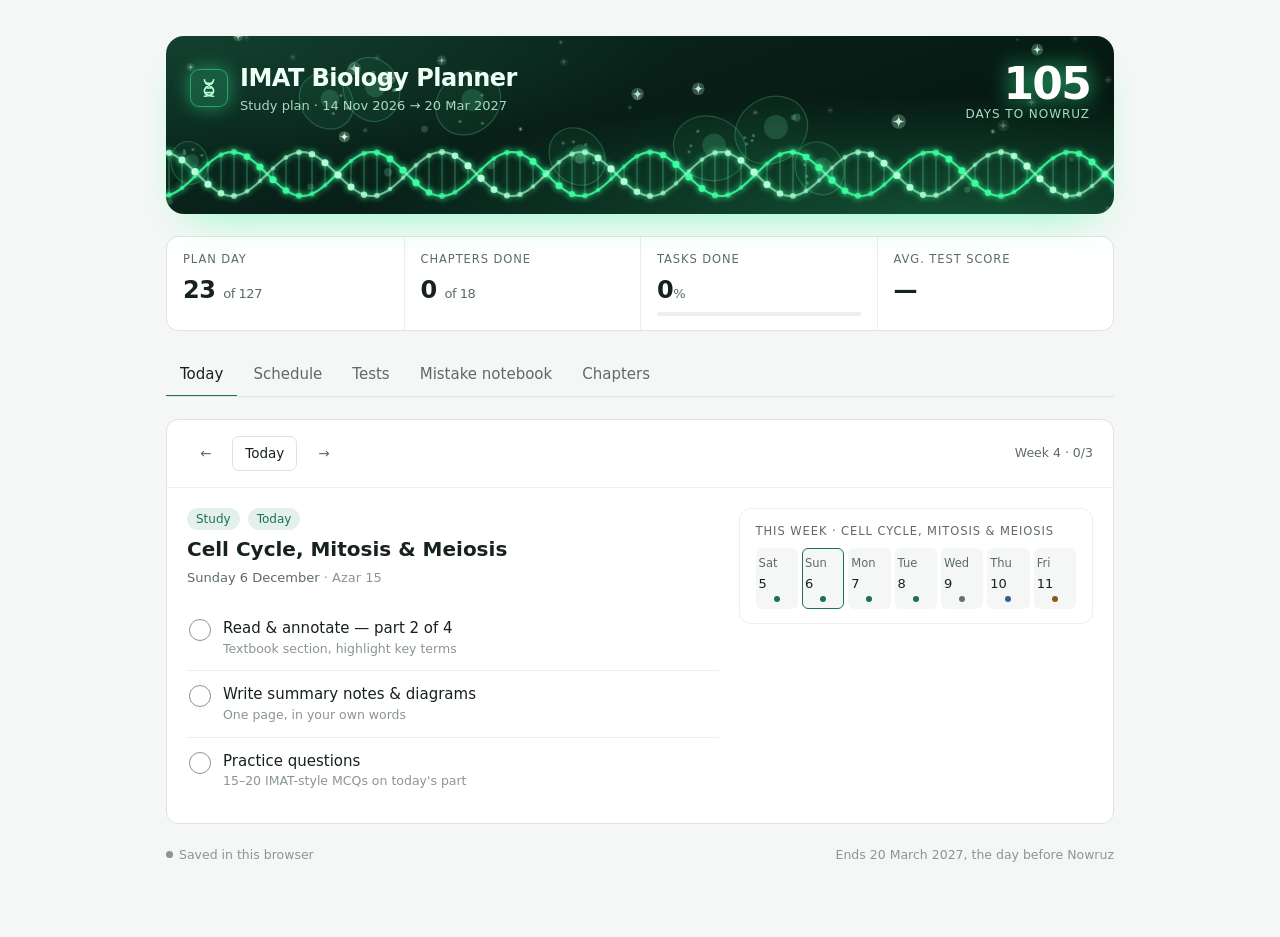
==== commit 0a76d93b: "Start all six planners on Saturday 14 Nov; refit chapters to 18 weeks; smoother animation - Start da" ====
--- a/android/app/src/bio/assets/index.html
+++ b/android/app/src/bio/assets/index.html
@@ -195,7 +195,7 @@
 .hero-count b{font-size:44px;font-weight:700;letter-spacing:-.04em;font-variant-numeric:tabular-nums;color:#fff;text-shadow:0 0 22px color-mix(in srgb,var(--glow) 80%,transparent)}
 .hero-count span{font-size:12px;letter-spacing:.08em;text-transform:uppercase;color:#a9d9c3}
 .spark{position:fixed;width:10px;height:10px;pointer-events:none;z-index:50;background:var(--glow);
-  clip-path:polygon(50% 0,61% 39%,100% 50%,61% 61%,50% 100%,39% 61%,0 50%,39% 39%);filter:drop-shadow(0 0 4px var(--glow));
+  clip-path:polygon(50% 0,61% 39%,100% 50%,61% 61%,50% 100%,39% 61%,0 50%,39% 39%);
   animation:spark .8s cubic-bezier(.2,.7,.3,1) forwards}
 @keyframes spark{0%{transform:translate(-50%,-50%) scale(.4)}60%{opacity:1}100%{transform:translate(calc(-50% + var(--dx)),calc(-50% + var(--dy))) scale(0) rotate(160deg);opacity:0}}
 
@@ -256,10 +256,10 @@
 "use strict";
 
 /* ---------- Calendar ---------- */
-const START = new Date(2026,10,8);   // first study day (tomorrow)
+const START = new Date(2026,10,14);  // first study day: Saturday 14 Nov 2026
 const END   = new Date(2027,2,20);   // 29 Esfand 1405 — the day before Nowruz
 const NOWRUZ= new Date(2027,2,21);   // 1 Farvardin 1406
-const WEEK0 = new Date(2026,10,7);   // Saturday that opens week 1
+const WEEK0 = new Date(2026,10,14);  // Saturday that opens week 1
 const DAY = 86400000;
 const keyOf = d => d.getFullYear()+"-"+String(d.getMonth()+1).padStart(2,"0")+"-"+String(d.getDate()).padStart(2,"0");
 const fromKey = k => { const [y,m,d]=k.split("-").map(Number); return new Date(y,m-1,d); };
@@ -281,8 +281,7 @@
   "Mutations, Genetic Disorders & Biotechnology",
   "Evolution & Classification of Living Things",
   "Tissues, Skin & the Musculoskeletal System",
-  "Circulatory System & Blood",
-  "Immune System",
+  "Circulatory & Immune Systems",
   "Respiratory System",
   "Digestive System & Nutrition",
   "Excretory System & Homeostasis",
@@ -293,7 +292,7 @@
 /* ---------- Text ---------- */
 const T = {
   en:{
-    sub:"Study plan · 8 Nov 2026 → 20 Mar 2027",
+    sub:"Study plan · 14 Nov 2026 → 20 Mar 2027",
     range:"Ends 20 March 2027, the day before Nowruz",
     tabs:{today:"Today",schedule:"Schedule",tests:"Tests",mistakes:"Mistake notebook",chapters:"Chapters"},
     l_day:"Plan day", l_left:"Chapters done", l_prog:"Tasks done", l_avg:"Avg. test score",
@@ -307,7 +306,7 @@
     test:(n)=>[["test",`Timed test — ${n}`,"Mixed questions from every chapter so far"],["check","Mark answers and find every error","Note why each wrong answer was wrong"]],
     review:(c)=>[["recall",`Active recall: ${c}`,"Blank page: write all you remember, then check"],["mist","Write this week's mistakes in the notebook","From Thursday's test and practice sets"],["weak","Re-study the weak spots","Re-read only the parts you got wrong"]],
     rest:()=>[["rest","Rest, or catch up on unfinished tasks","Optional. Not counted in progress"]],
-    final:()=>[["final","Full-course review: chapters 1–19","Skim summary notes of every chapter"],["mist","Read the whole mistake notebook","Focus on unresolved entries"]],
+    final:()=>[["final","Full-course review: chapters 1–18","Skim summary notes of every chapter"],["mist","Read the whole mistake notebook","Focus on unresolved entries"]],
     chRange:n=> n===1?"chapter 1":`chapters 1–${n}`,
     score:"Score", scoreHint:"Your score in %", saveScore:"Save",
     weekOf:"Week of", openNotebook:"Open notebook",
@@ -614,7 +613,7 @@
   const el=e.target;
   if(el.dataset.task){ (S.done[cursor] ||= {});
     if(el.checked){ const r=el.getBoundingClientRect(); const d0=DAYS.find(x=>x.key===cursor); const all=tasksFor(d0).every(x=>x[0]===el.dataset.task||isDone(d0,x[0]));
-      burst(r.left+r.width/2, r.top+r.height/2, all?26:12, all?110:56); } if(el.checked) S.done[cursor][el.dataset.task]=true; else delete S.done[cursor][el.dataset.task];
+      burst(r.left+r.width/2, r.top+r.height/2, all?16:9, all?100:52); } if(el.checked) S.done[cursor][el.dataset.task]=true; else delete S.done[cursor][el.dataset.task];
     if(!Object.keys(S.done[cursor]).length) delete S.done[cursor]; save(); render(); }
   if(el.id==="f-ch"){ mFilter.ch=el.value; render(); }
   if(el.id==="f-st"){ mFilter.st=el.value; render(); }
@@ -647,8 +646,8 @@
   const cells=Array.from({length:8},()=>({x:rnd(),y:rnd()*.8,r:14+rnd()*26,ph:rnd()*6.3,sp:.00015+rnd()*.0002,org:Array.from({length:4},()=>[rnd()*6.3,.45+rnd()*.35])}));
   const stars=Array.from({length:26},()=>({x:rnd(),y:rnd(),s:2+rnd()*5,ph:rnd()*6.3,sp:.0015+rnd()*.003}));
   const bubbles=Array.from({length:14},()=>({x:rnd(),y:rnd(),r:1.5+rnd()*3.5,sp:.00004+rnd()*.00008}));
-  function size(){ const dpr=Math.min(window.devicePixelRatio||1,2); w=c.clientWidth; h=c.clientHeight; c.width=Math.round(w*dpr); c.height=Math.round(h*dpr); ctx.setTransform(dpr,0,0,dpr,0,0); }
-  function star(x,y,s){ ctx.beginPath(); ctx.moveTo(x,y-s); ctx.quadraticCurveTo(x,y,x+s,y); ctx.quadraticCurveTo(x,y,x,y+s); ctx.quadraticCurveTo(x,y,x-s,y); ctx.quadraticCurveTo(x,y,x,y-s); ctx.fill(); }
+  function size(){ const dpr=Math.min(window.devicePixelRatio||1,1.5); w=c.clientWidth; h=c.clientHeight; c.width=Math.round(w*dpr); c.height=Math.round(h*dpr); ctx.setTransform(dpr,0,0,dpr,0,0); }
+  function star(x,y,s){ const ga=ctx.globalAlpha; ctx.globalAlpha=ga*.28; ctx.beginPath(); ctx.arc(x,y,s*1.15,0,Math.PI*2); ctx.fill(); ctx.globalAlpha=ga; ctx.beginPath(); ctx.moveTo(x,y-s); ctx.quadraticCurveTo(x,y,x+s,y); ctx.quadraticCurveTo(x,y,x,y+s); ctx.quadraticCurveTo(x,y,x-s,y); ctx.quadraticCurveTo(x,y,x,y-s); ctx.fill(); }
   function draw(t){
     ctx.clearRect(0,0,w,h);
     // drifting cells with nucleus and organelles
@@ -664,7 +663,7 @@
     bubbles.forEach(b=>{ const y=((b.y-t*b.sp)%1+1)%1; ctx.beginPath(); ctx.arc(b.x*w,y*h,b.r,0,Math.PI*2); ctx.fill(); });
     // glowing DNA helix along the bottom
     const amp=Math.min(22,h*.14), cy=h-amp-18, step=13, k=.045, sh=t*.0011;
-    ctx.save(); ctx.shadowColor="#3dffa0"; ctx.shadowBlur=12;
+    ctx.save(); ctx.shadowColor="#3dffa0"; ctx.shadowBlur=6;
     for(let x=-10;x<w+10;x+=step){
       const ph=x*k+sh, y1=cy+Math.sin(ph)*amp, y2=cy-Math.sin(ph)*amp;
       ctx.strokeStyle="rgba(124,255,178,.28)"; ctx.lineWidth=1.4; ctx.beginPath(); ctx.moveTo(x,y1); ctx.lineTo(x,y2); ctx.stroke();
@@ -677,16 +676,20 @@
     });
     ctx.restore();
     // twinkling sparkles
-    ctx.save(); ctx.shadowColor="#3dffa0"; ctx.shadowBlur=10;
+    ctx.save(); ctx.shadowColor="#3dffa0"; ctx.shadowBlur=0;
     stars.forEach(s=>{ const a=.15+.85*Math.pow(Math.abs(Math.sin(t*s.sp+s.ph)),3); ctx.fillStyle=`rgba(207,255,227,${a})`; star(s.x*w,s.y*(h-amp*2-30),s.s*(.6+.4*a)); });
     ctx.restore();
   }
-  function loop(t){ draw(t); raf=requestAnimationFrame(loop); }
+  // ~30 fps, and only while the banner is on screen and the app is in front: keeps phones cool and smooth
+  let last=0, onScreen=true;
+  function loop(t){ raf=0; if(t-last>=33){ last=t; draw(t); } schedule(); }
+  function schedule(){ if(!raf && onScreen && !document.hidden) raf=requestAnimationFrame(loop); }
   size(); draw(2000);
   if(window.ResizeObserver) new ResizeObserver(()=>{ size(); draw(performance.now()); }).observe(c);
   if(reduce) return;
-  raf=requestAnimationFrame(loop);
-  document.addEventListener("visibilitychange",()=>{ cancelAnimationFrame(raf); if(!document.hidden) raf=requestAnimationFrame(loop); });
+  if(window.IntersectionObserver) new IntersectionObserver(es=>{ onScreen=es[0].isIntersecting; if(!onScreen&&raf){ cancelAnimationFrame(raf); raf=0; } schedule(); }).observe(c);
+  schedule();
+  document.addEventListener("visibilitychange",()=>{ if(document.hidden&&raf){ cancelAnimationFrame(raf); raf=0; } schedule(); });
 }
 
 /* ---------- Boot ---------- */
